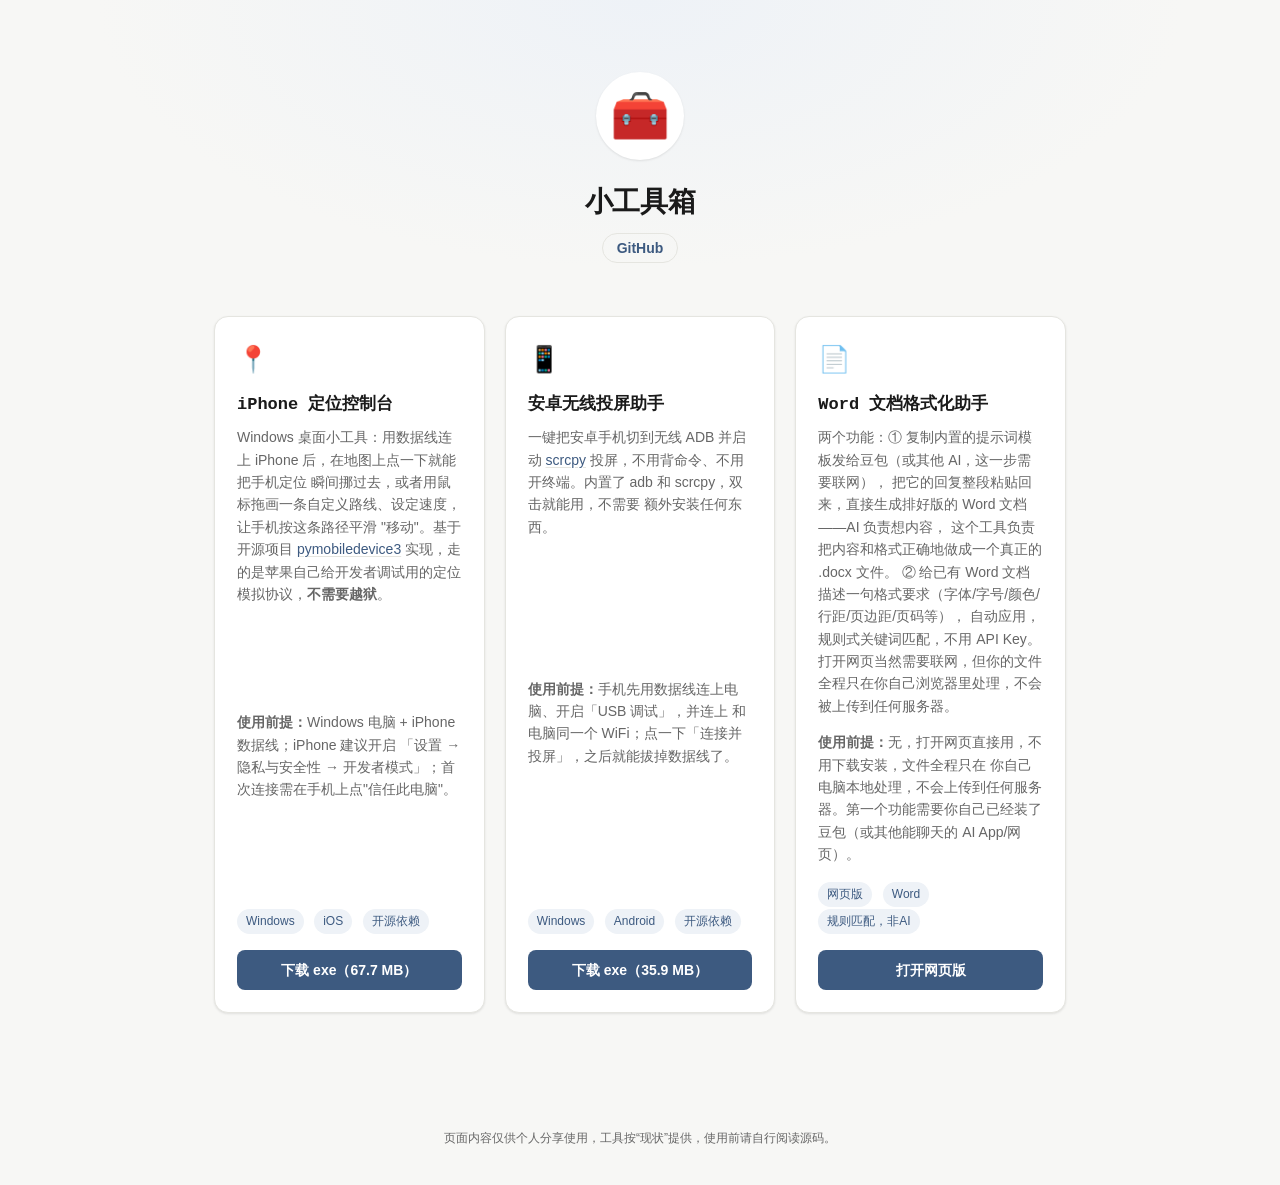
==== index.html @ ec4cb427 "Fix confusing standalone no-internet claim on a web page" ====
<!DOCTYPE html>
<html lang="zh-CN">
<head>
<meta charset="UTF-8">
<meta name="viewport" content="width=device-width, initial-scale=1.0">
<title>Lucius Cheng · 小工具箱</title>
<link rel="icon" href="data:image/svg+xml,<svg xmlns=%22http://www.w3.org/2000/svg%22 viewBox=%220 0 100 100%22><text y=%22.9em%22 font-size=%2290%22>🧰</text></svg>">
<link rel="stylesheet" href="style.css">
</head>
<body>

<header class="hero">
  <div class="hero-inner">
    <div class="avatar" aria-hidden="true">🧰</div>
    <h1>小工具箱</h1>
    <div class="hero-links">
      <a href="https://github.com/luciuscheng-ss" target="_blank" rel="noopener">GitHub</a>
    </div>
  </div>
</header>

<main>
  <section class="tools">

    <article class="card">
      <div class="card-icon">📍</div>
      <h2>iPhone 定位控制台</h2>
      <p class="card-desc">
        Windows 桌面小工具：用数据线连上 iPhone 后，在地图上点一下就能把手机定位
        瞬间挪过去，或者用鼠标拖画一条自定义路线、设定速度，让手机按这条路径平滑
        "移动"。基于开源项目
        <a href="https://github.com/doronz88/pymobiledevice3" target="_blank" rel="noopener">pymobiledevice3</a>
        实现，走的是苹果自己给开发者调试用的定位模拟协议，<strong>不需要越狱</strong>。
      </p>
      <p class="card-desc">
        <strong>使用前提：</strong>Windows 电脑 + iPhone 数据线；iPhone 建议开启
        「设置 → 隐私与安全性 → 开发者模式」；首次连接需在手机上点"信任此电脑"。
      </p>
      <div class="card-meta">
        <span class="tag">Windows</span>
        <span class="tag">iOS</span>
        <span class="tag">开源依赖</span>
      </div>
      <a class="btn" href="downloads/iPhone定位控制台.exe" download>下载 exe（67.7 MB）</a>
    </article>

    <article class="card">
      <div class="card-icon">📱</div>
      <h2>安卓无线投屏助手</h2>
      <p class="card-desc">
        一键把安卓手机切到无线 ADB 并启动
        <a href="https://github.com/Genymobile/scrcpy" target="_blank" rel="noopener">scrcpy</a>
        投屏，不用背命令、不用开终端。内置了 adb 和 scrcpy，双击就能用，不需要
        额外安装任何东西。
      </p>
      <p class="card-desc">
        <strong>使用前提：</strong>手机先用数据线连上电脑、开启「USB 调试」，并连上
        和电脑同一个 WiFi；点一下「连接并投屏」，之后就能拔掉数据线了。
      </p>
      <div class="card-meta">
        <span class="tag">Windows</span>
        <span class="tag">Android</span>
        <span class="tag">开源依赖</span>
      </div>
      <a class="btn" href="downloads/安卓无线投屏助手.exe" download>下载 exe（35.9 MB）</a>
    </article>

    <article class="card">
      <div class="card-icon">📄</div>
      <h2>Word 文档格式化助手</h2>
      <p class="card-desc">
        两个功能：① 复制内置的提示词模板发给豆包（或其他 AI，这一步需要联网），
        把它的回复整段粘贴回来，直接生成排好版的 Word 文档——AI 负责想内容，
        这个工具负责把内容和格式正确地做成一个真正的 .docx 文件。
        ② 给已有 Word 文档描述一句格式要求（字体/字号/颜色/行距/页边距/页码等），
        自动应用，规则式关键词匹配，不用 API Key。打开网页当然需要联网，但你的文件
        全程只在你自己浏览器里处理，不会被上传到任何服务器。
      </p>
      <p class="card-desc">
        <strong>使用前提：</strong>无，打开网页直接用，不用下载安装，文件全程只在
        你自己电脑本地处理，不会上传到任何服务器。第一个功能需要你自己已经装了
        豆包（或其他能聊天的 AI App/网页）。
      </p>
      <div class="card-meta">
        <span class="tag">网页版</span>
        <span class="tag">Word</span>
        <span class="tag">规则匹配，非AI</span>
      </div>
      <a class="btn" href="word-formatter/">打开网页版</a>
    </article>

    <!-- 更多工具卡片按同样的结构往下加 -->

  </section>
</main>

<footer>
  <p>页面内容仅供个人分享使用，工具按“现状”提供，使用前请自行阅读源码。</p>
</footer>

</body>
</html>
---- style.css ----
:root {
  --bg: #f7f7f5;
  --bg-card: #ffffff;
  --text: #1a1a1a;
  --text-muted: #666666;
  --border: #e5e5e0;
  --accent: #3d5a80;
  --accent-bg: #eef2f7;
  --shadow: 0 1px 3px rgba(0,0,0,0.06), 0 1px 2px rgba(0,0,0,0.04);
  --radius: 14px;
}

@media (prefers-color-scheme: dark) {
  :root {
    --bg: #14151a;
    --bg-card: #1d1f26;
    --text: #ececec;
    --text-muted: #9a9a9a;
    --border: #2a2c34;
    --accent: #8fb4d9;
    --accent-bg: #23303f;
    --shadow: 0 1px 3px rgba(0,0,0,0.4), 0 1px 2px rgba(0,0,0,0.3);
  }
}

* { box-sizing: border-box; }

body {
  margin: 0;
  background: var(--bg);
  color: var(--text);
  font-family: -apple-system, BlinkMacSystemFont, "Segoe UI", "PingFang SC",
               "Microsoft YaHei", sans-serif;
  line-height: 1.6;
}

.hero {
  padding: 72px 24px 56px;
  text-align: center;
  background:
    radial-gradient(ellipse at top, var(--accent-bg), transparent 60%);
}

.hero-inner { max-width: 640px; margin: 0 auto; }

.avatar {
  font-size: 48px;
  width: 88px;
  height: 88px;
  line-height: 88px;
  border-radius: 50%;
  background: var(--bg-card);
  box-shadow: var(--shadow);
  margin: 0 auto 20px;
}

.hero h1 {
  font-size: 28px;
  margin: 0 0 10px;
  letter-spacing: -0.01em;
}

.tagline {
  color: var(--text-muted);
  font-size: 15px;
  margin: 0 0 20px;
}

.hero-links a {
  color: var(--accent);
  text-decoration: none;
  font-size: 14px;
  font-weight: 600;
  padding: 6px 14px;
  border: 1px solid var(--border);
  border-radius: 999px;
}

.hero-links a:hover { border-color: var(--accent); }

main {
  max-width: 900px;
  margin: 0 auto;
  padding: 0 24px 80px;
}

.tools {
  display: grid;
  grid-template-columns: repeat(auto-fill, minmax(260px, 1fr));
  gap: 20px;
}

.card {
  background: var(--bg-card);
  border: 1px solid var(--border);
  border-radius: var(--radius);
  padding: 22px;
  box-shadow: var(--shadow);
  display: flex;
  flex-direction: column;
  transition: transform 0.15s ease;
}

.card:hover { transform: translateY(-2px); }

.card-icon { font-size: 26px; margin-bottom: 10px; }

.card h2 {
  font-size: 17px;
  margin: 0 0 8px;
  font-family: ui-monospace, SFMono-Regular, "Cascadia Code", Consolas, monospace;
}

.card-desc {
  font-size: 14px;
  color: var(--text-muted);
  flex-grow: 1;
  margin: 0 0 14px;
}

.card-desc a {
  color: var(--accent);
  text-decoration: underline;
  text-decoration-color: var(--border);
  text-underline-offset: 2px;
}

.card-desc a:hover { text-decoration-color: var(--accent); }

.card-meta { margin-bottom: 16px; }

.tag {
  display: inline-block;
  font-size: 12px;
  color: var(--accent);
  background: var(--accent-bg);
  padding: 3px 9px;
  border-radius: 999px;
  margin-right: 6px;
}

.btn {
  display: inline-block;
  text-align: center;
  text-decoration: none;
  font-size: 14px;
  font-weight: 600;
  color: #fff;
  background: var(--accent);
  padding: 9px 16px;
  border-radius: 8px;
  transition: opacity 0.15s ease;
}

.btn:hover { opacity: 0.85; }

footer {
  text-align: center;
  color: var(--text-muted);
  font-size: 12px;
  padding: 24px;
}
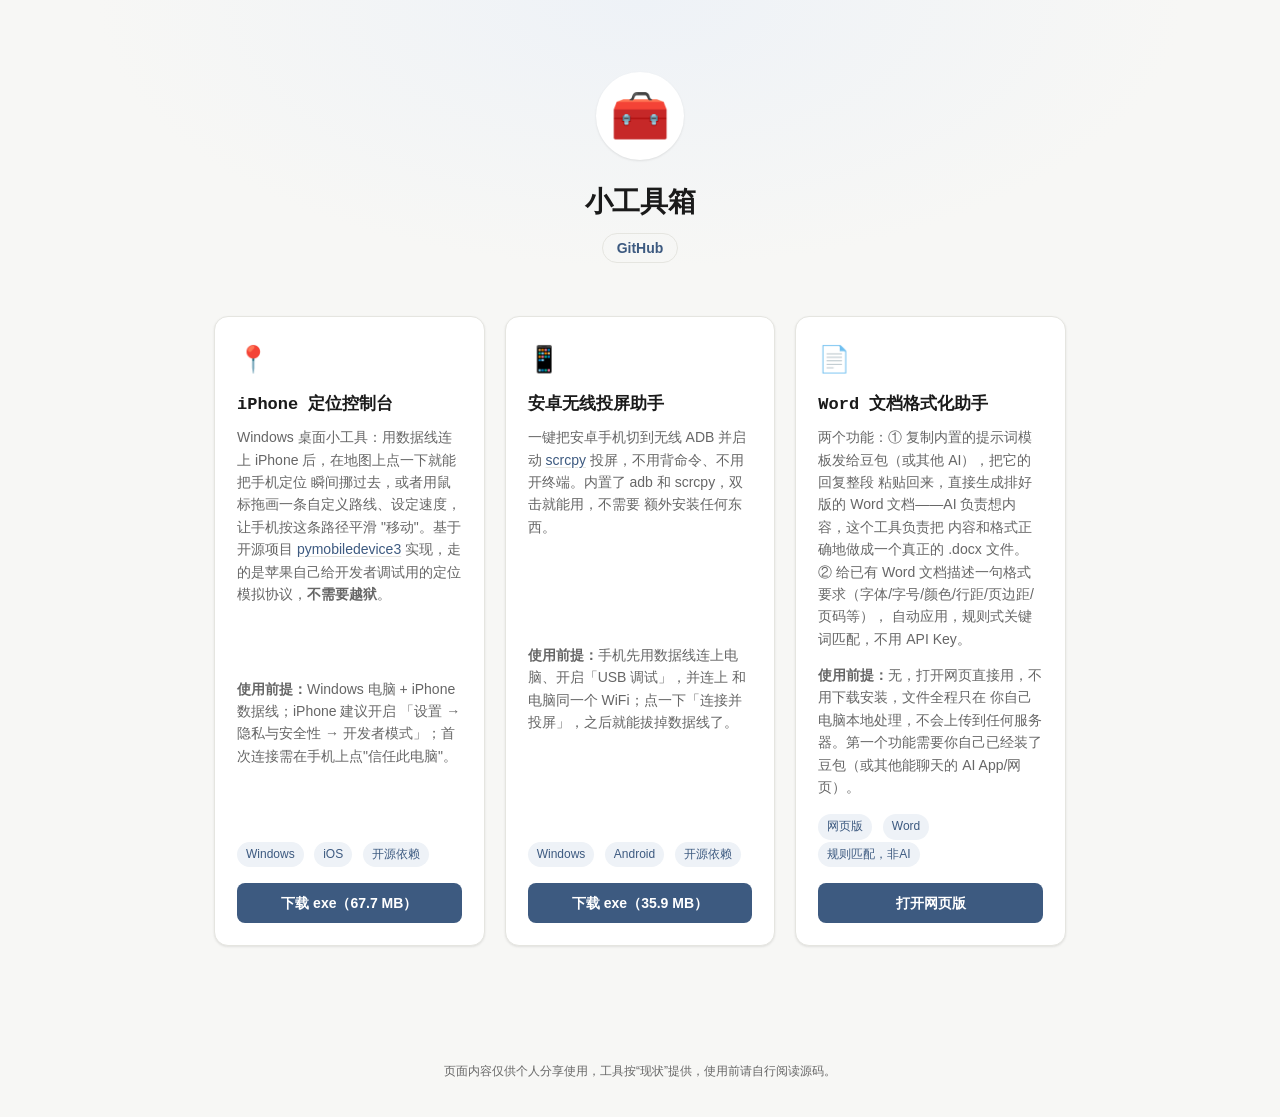
==== commit aa0aec61: "Remove confusing internet-connectivity explanation entirely" ====
--- a/index.html
+++ b/index.html
@@ -69,12 +69,11 @@
       <div class="card-icon">📄</div>
       <h2>Word 文档格式化助手</h2>
       <p class="card-desc">
-        两个功能：① 复制内置的提示词模板发给豆包（或其他 AI，这一步需要联网），
-        把它的回复整段粘贴回来，直接生成排好版的 Word 文档——AI 负责想内容，
-        这个工具负责把内容和格式正确地做成一个真正的 .docx 文件。
+        两个功能：① 复制内置的提示词模板发给豆包（或其他 AI），把它的回复整段
+        粘贴回来，直接生成排好版的 Word 文档——AI 负责想内容，这个工具负责把
+        内容和格式正确地做成一个真正的 .docx 文件。
         ② 给已有 Word 文档描述一句格式要求（字体/字号/颜色/行距/页边距/页码等），
-        自动应用，规则式关键词匹配，不用 API Key。打开网页当然需要联网，但你的文件
-        全程只在你自己浏览器里处理，不会被上传到任何服务器。
+        自动应用，规则式关键词匹配，不用 API Key。
       </p>
       <p class="card-desc">
         <strong>使用前提：</strong>无，打开网页直接用，不用下载安装，文件全程只在
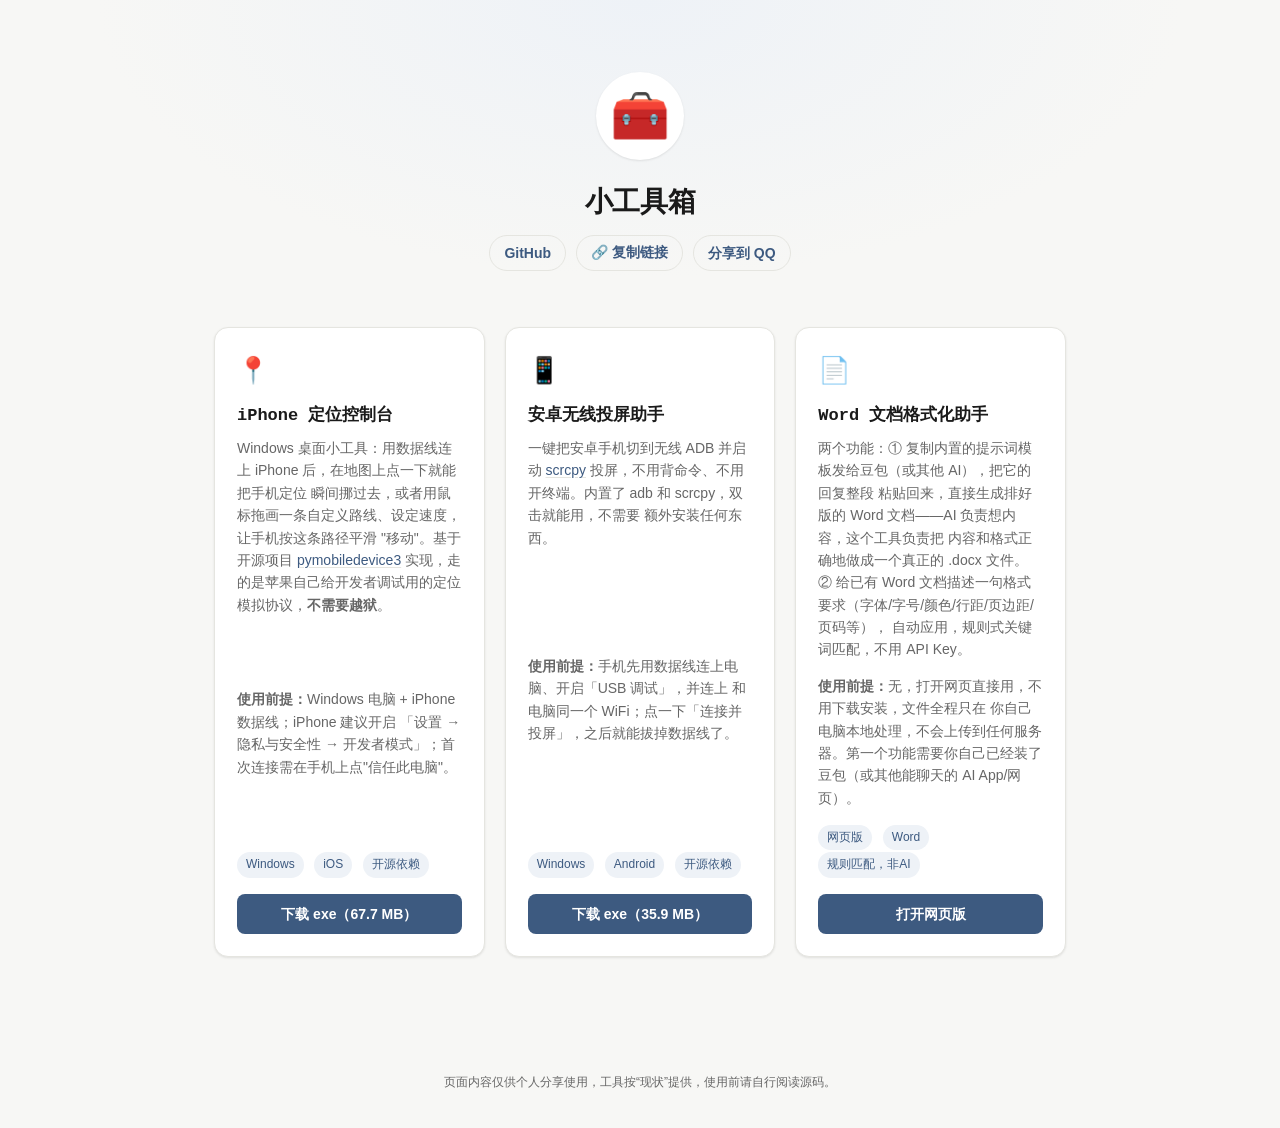
==== commit 64245f82: "Add copy-link and share-to-QQ buttons" ====
--- a/index.html
+++ b/index.html
@@ -15,6 +15,8 @@
     <h1>小工具箱</h1>
     <div class="hero-links">
       <a href="https://github.com/luciuscheng-ss" target="_blank" rel="noopener">GitHub</a>
+      <button id="copyLinkBtn" class="link-btn">🔗 复制链接</button>
+      <a id="qqShareBtn" href="#" target="_blank" rel="noopener">分享到 QQ</a>
     </div>
   </div>
 </header>
@@ -97,5 +99,25 @@
   <p>页面内容仅供个人分享使用，工具按“现状”提供，使用前请自行阅读源码。</p>
 </footer>
 
+<script>
+document.getElementById("copyLinkBtn").addEventListener("click", async () => {
+  try {
+    await navigator.clipboard.writeText(location.href);
+    const btn = document.getElementById("copyLinkBtn");
+    const original = btn.textContent;
+    btn.textContent = "已复制 ✓";
+    setTimeout(() => { btn.textContent = original; }, 1500);
+  } catch (e) {
+    prompt("复制失败，请手动复制这个链接：", location.href);
+  }
+});
+
+const qqShareBtn = document.getElementById("qqShareBtn");
+const pageUrl = encodeURIComponent(location.href);
+const pageTitle = encodeURIComponent(document.title);
+const pageDesc = encodeURIComponent("自己写的一些小工具，分享给你");
+qqShareBtn.href = `https://connect.qq.com/widget/shareqq/index.html?url=${pageUrl}&title=${pageTitle}&source=${pageTitle}&desc=${pageDesc}`;
+</script>
+
 </body>
 </html>
--- a/style.css
+++ b/style.css
@@ -66,7 +66,14 @@
   margin: 0 0 20px;
 }
 
-.hero-links a {
+.hero-links {
+  display: flex;
+  justify-content: center;
+  flex-wrap: wrap;
+  gap: 10px;
+}
+
+.hero-links a, .hero-links .link-btn {
   color: var(--accent);
   text-decoration: none;
   font-size: 14px;
@@ -74,9 +81,12 @@
   padding: 6px 14px;
   border: 1px solid var(--border);
   border-radius: 999px;
+  background: none;
+  cursor: pointer;
+  font-family: inherit;
 }
 
-.hero-links a:hover { border-color: var(--accent); }
+.hero-links a:hover, .hero-links .link-btn:hover { border-color: var(--accent); }
 
 main {
   max-width: 900px;
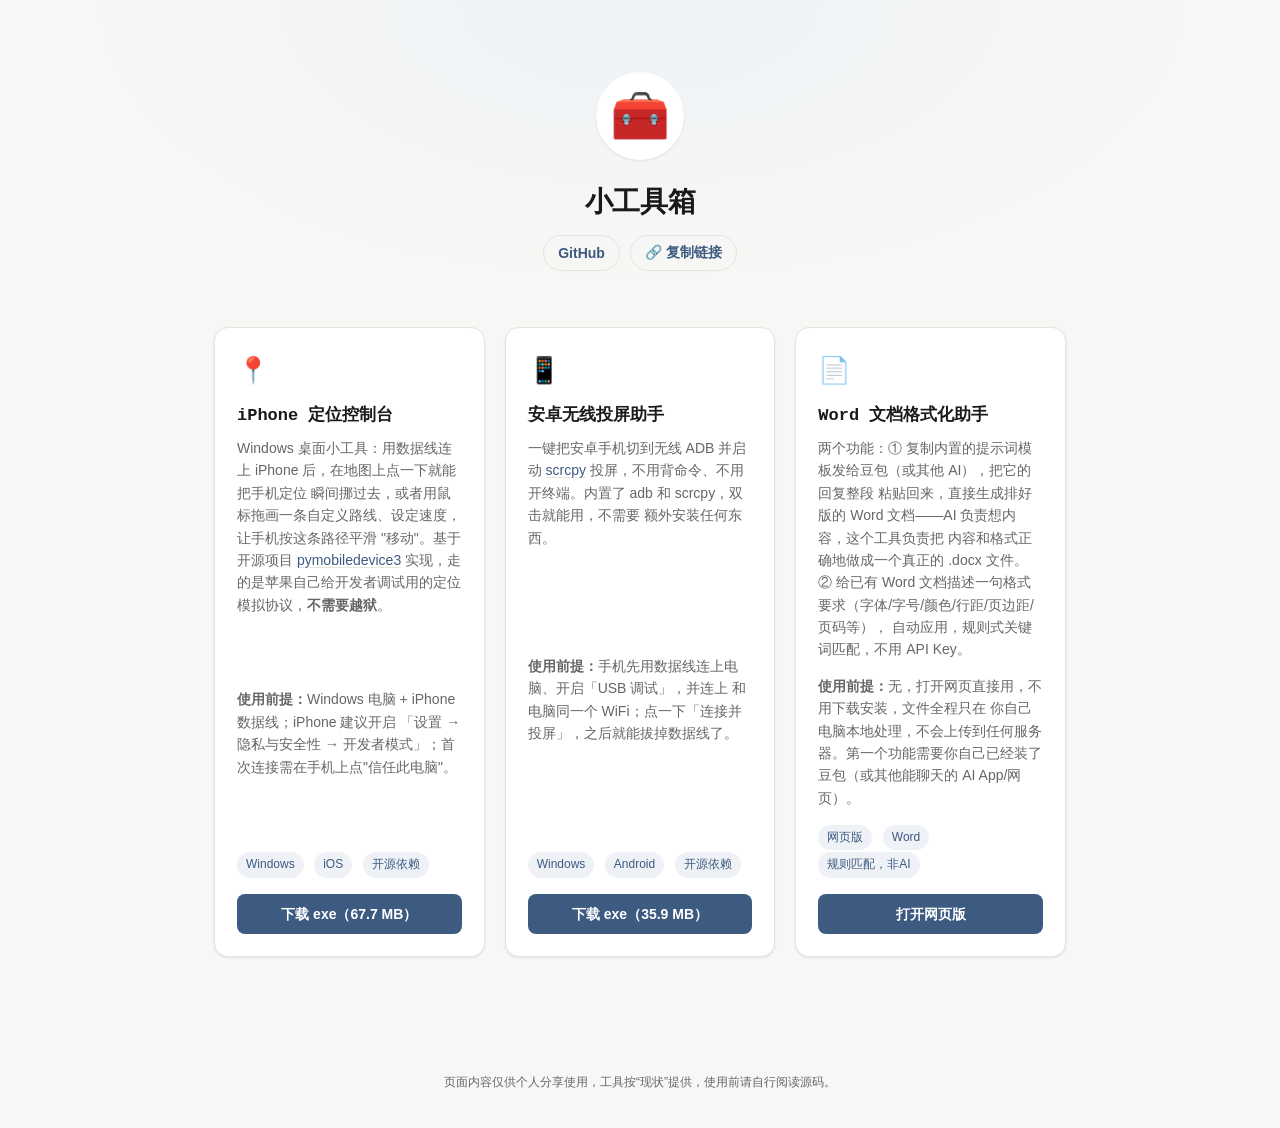
==== commit 1e14eb44: "Remove QQ share button, keep copy-link only" ====
--- a/index.html
+++ b/index.html
@@ -16,7 +16,6 @@
     <div class="hero-links">
       <a href="https://github.com/luciuscheng-ss" target="_blank" rel="noopener">GitHub</a>
       <button id="copyLinkBtn" class="link-btn">🔗 复制链接</button>
-      <a id="qqShareBtn" href="#" target="_blank" rel="noopener">分享到 QQ</a>
     </div>
   </div>
 </header>
@@ -111,12 +110,6 @@
     prompt("复制失败，请手动复制这个链接：", location.href);
   }
 });
-
-const qqShareBtn = document.getElementById("qqShareBtn");
-const pageUrl = encodeURIComponent(location.href);
-const pageTitle = encodeURIComponent(document.title);
-const pageDesc = encodeURIComponent("自己写的一些小工具，分享给你");
-qqShareBtn.href = `https://connect.qq.com/widget/shareqq/index.html?url=${pageUrl}&title=${pageTitle}&source=${pageTitle}&desc=${pageDesc}`;
 </script>
 
 </body>
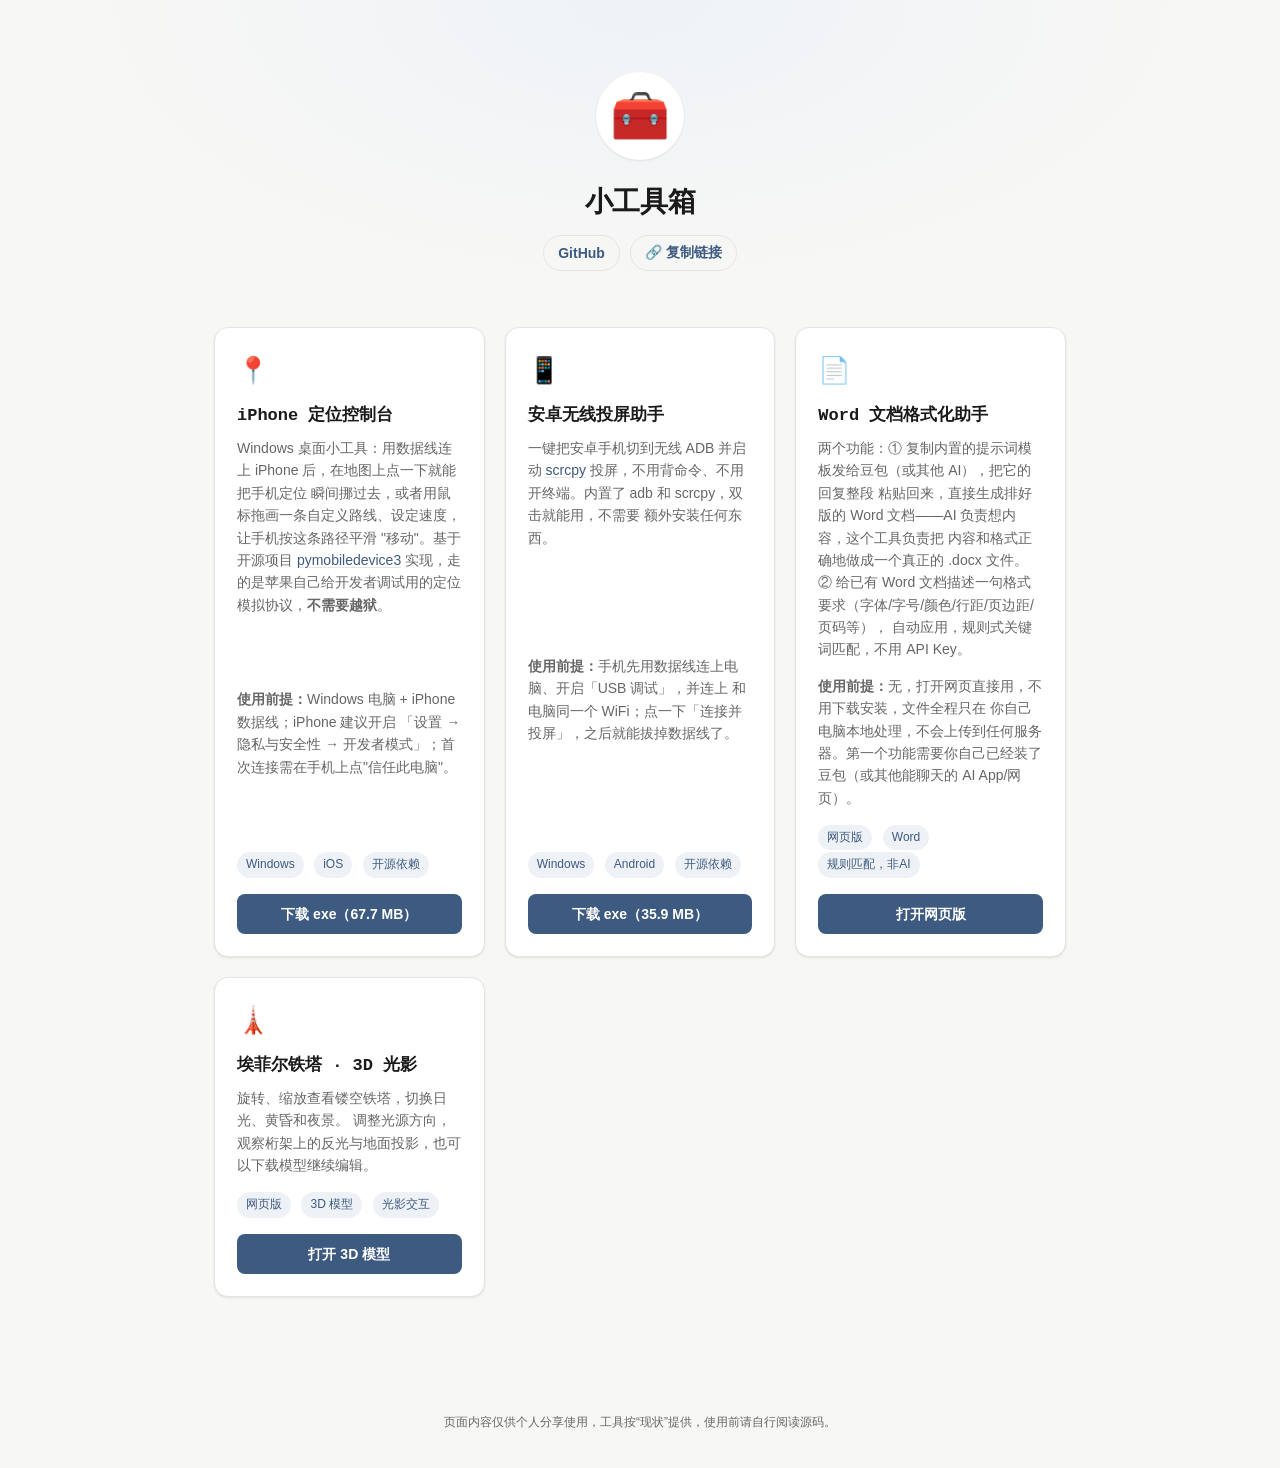
==== commit e10f0948: "Add Eiffel Tower 3D subsite with interactive lighting and shadows" ====
--- a/index.html
+++ b/index.html
@@ -89,6 +89,21 @@
       <a class="btn" href="word-formatter/">打开网页版</a>
     </article>
 
+    <article class="card">
+      <div class="card-icon" aria-hidden="true">🗼</div>
+      <h2>埃菲尔铁塔 · 3D 光影</h2>
+      <p class="card-desc">
+        旋转、缩放查看镂空铁塔，切换日光、黄昏和夜景。
+        调整光源方向，观察桁架上的反光与地面投影，也可以下载模型继续编辑。
+      </p>
+      <div class="card-meta">
+        <span class="tag">网页版</span>
+        <span class="tag">3D 模型</span>
+        <span class="tag">光影交互</span>
+      </div>
+      <a class="btn" href="eiffel-tower/">打开 3D 模型</a>
+    </article>
+
     <!-- 更多工具卡片按同样的结构往下加 -->
 
   </section>
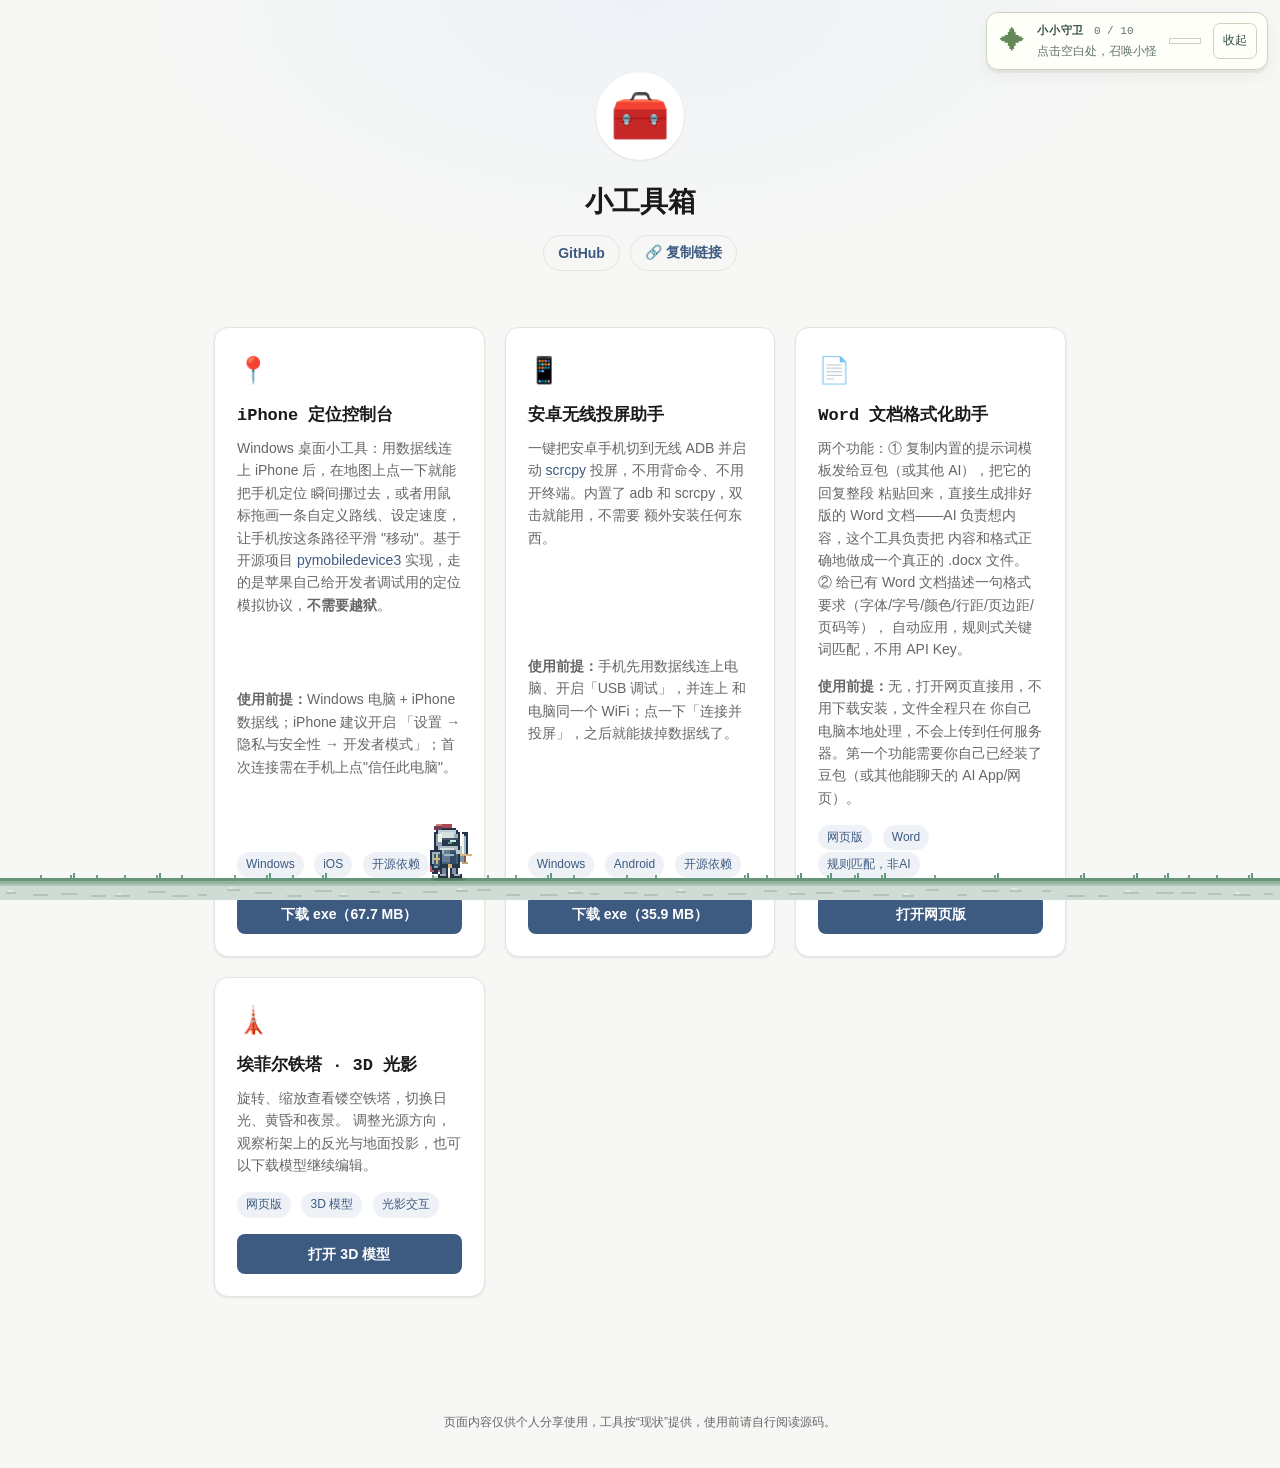
==== commit bf42d0fa: "Add pixel knight companion to toolbox homepage" ====
--- a/index.html
+++ b/index.html
@@ -6,6 +6,8 @@
 <title>Lucius Cheng · 小工具箱</title>
 <link rel="icon" href="data:image/svg+xml,<svg xmlns=%22http://www.w3.org/2000/svg%22 viewBox=%220 0 100 100%22><text y=%22.9em%22 font-size=%2290%22>🧰</text></svg>">
 <link rel="stylesheet" href="style.css">
+<link rel="stylesheet" href="assets/knight-game/game.css">
+<script type="module" src="assets/knight-game/game.mjs"></script>
 </head>
 <body>
 
@@ -113,6 +115,20 @@
   <p>页面内容仅供个人分享使用，工具按“现状”提供，使用前请自行阅读源码。</p>
 </footer>
 
+<aside id="homepage-guard" class="homepage-guard" aria-label="像素小骑士" hidden>
+  <canvas class="guard-canvas" aria-hidden="true"></canvas>
+  <div class="guard-hud">
+    <span class="guard-mark" aria-hidden="true">✦</span>
+    <div class="guard-info">
+      <span class="guard-name">小小守卫 <span class="guard-count">0 / 10</span></span>
+      <span class="guard-hint">点击空白处，召唤小怪</span>
+    </div>
+    <span class="guard-charge" aria-hidden="true"></span>
+    <button class="guard-toggle" type="button" aria-pressed="true" aria-label="关闭像素小游戏">收起</button>
+  </div>
+  <span class="guard-announcement" role="status" aria-live="polite"></span>
+</aside>
+
 <script>
 document.getElementById("copyLinkBtn").addEventListener("click", async () => {
   try {
--- a/assets/knight-game/game.css
+++ b/assets/knight-game/game.css
@@ -0,0 +1,97 @@
+.homepage-guard {
+  --guard-ink: #344c49;
+  --guard-muted: #64756e;
+  --guard-paper: rgba(255, 255, 249, .95);
+  --guard-line: #cbd5be;
+  --guard-accent: #648956;
+  position: fixed;
+  inset: 0;
+  z-index: 40;
+  pointer-events: none;
+  font-family: -apple-system, BlinkMacSystemFont, "Segoe UI", "Microsoft YaHei", sans-serif;
+}
+.homepage-guard[hidden], .homepage-guard[data-suspended="true"] { display: none; }
+.guard-canvas { display: block; width: 100%; height: 100%; image-rendering: pixelated; }
+.guard-hud {
+  position: absolute;
+  left: max(22px, env(safe-area-inset-left));
+  bottom: calc(86px + env(safe-area-inset-bottom));
+  display: flex;
+  align-items: center;
+  gap: 12px;
+  max-width: calc(100% - 32px);
+  padding: 9px 10px 9px 13px;
+  color: var(--guard-ink);
+  background: var(--guard-paper);
+  border: 1px solid var(--guard-line);
+  border-radius: 12px;
+  box-shadow: 0 3px 0 rgba(77, 96, 65, .08), 0 5px 18px rgba(38, 52, 30, .06);
+}
+.guard-mark { color: var(--guard-accent); font-size: 25px; line-height: 1; }
+.guard-info { display: flex; flex-direction: column; gap: 1px; min-width: 0; }
+.guard-name { font-size: 11px; font-weight: 750; letter-spacing: .07em; }
+.guard-count { margin-left: 6px; font-family: ui-monospace, Consolas, monospace; font-weight: 500; color: var(--guard-muted); letter-spacing: 0; }
+.guard-hint { font-size: 12px; line-height: 1.5; color: var(--guard-muted); white-space: nowrap; }
+.guard-charge {
+  width: 32px;
+  height: 6px;
+  border: 1px solid var(--guard-line);
+  background: linear-gradient(to right, var(--guard-accent) var(--charge, 0%), transparent var(--charge, 0%));
+}
+.guard-toggle {
+  pointer-events: auto;
+  flex-shrink: 0;
+  min-width: 44px;
+  min-height: 36px;
+  padding: 6px 9px;
+  border: 1px solid var(--guard-line);
+  border-radius: 7px;
+  color: var(--guard-ink);
+  background: transparent;
+  font: inherit;
+  font-size: 12px;
+  cursor: pointer;
+  touch-action: manipulation;
+}
+.guard-toggle:hover { background: color-mix(in srgb, var(--guard-accent) 12%, transparent); }
+.guard-toggle:focus-visible { outline: 3px solid var(--accent); outline-offset: 3px; }
+.homepage-guard[data-cooling="true"] { --guard-accent: #b88236; }
+.homepage-guard[data-enabled="false"] .guard-canvas,
+.homepage-guard[data-enabled="false"] .guard-info,
+.homepage-guard[data-enabled="false"] .guard-charge { display: none; }
+.homepage-guard[data-enabled="false"] .guard-hud { bottom: calc(16px + env(safe-area-inset-bottom)); padding: 4px 5px 4px 10px; gap: 7px; }
+.homepage-guard[data-enabled="false"] .guard-mark { font-size: 19px; }
+.guard-announcement {
+  position: absolute;
+  width: 1px;
+  height: 1px;
+  padding: 0;
+  margin: -1px;
+  overflow: hidden;
+  clip-path: inset(50%);
+  white-space: nowrap;
+}
+/* Keep the large hint out of the cards when there is no wide side gutter. */
+@media (max-width: 1399px) {
+  .homepage-guard[data-enabled="true"] .guard-hud {
+    top: max(12px, env(safe-area-inset-top));
+    right: max(12px, env(safe-area-inset-right));
+    bottom: auto;
+    left: auto;
+  }
+}
+@media (max-width: 480px) {
+  .guard-hud { left: max(12px, env(safe-area-inset-left)); gap: 8px; padding-left: 10px; }
+  .guard-charge { display: none; }
+  .guard-toggle { min-height: 40px; }
+}
+@media (prefers-color-scheme: dark) {
+  .homepage-guard {
+    --guard-ink: #dbe4ce;
+    --guard-muted: #b0bea4;
+    --guard-paper: rgba(29, 35, 31, .96);
+    --guard-line: #485240;
+    --guard-accent: #a1c17d;
+  }
+  .homepage-guard[data-cooling="true"] { --guard-accent: #e4b767; }
+}
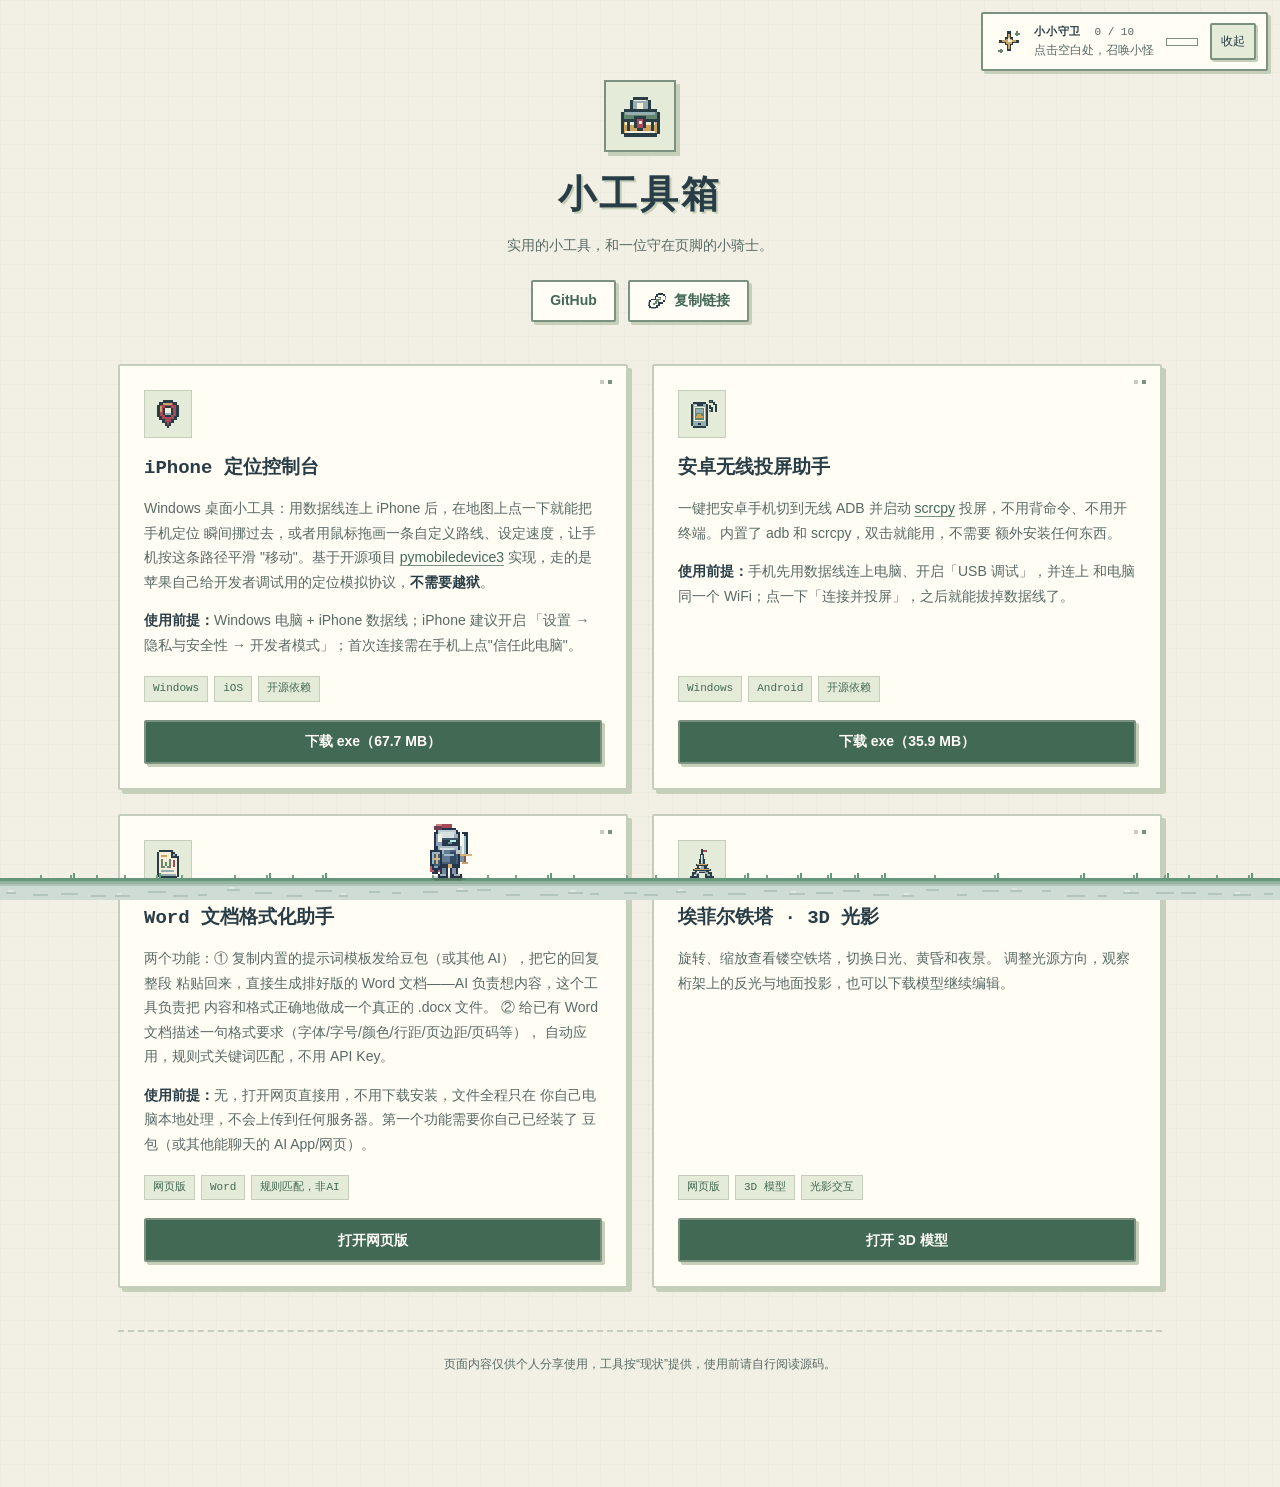
==== commit 89844358: "Unify homepage and knight game with pixel styling" ====
--- a/index.html
+++ b/index.html
@@ -4,7 +4,9 @@
 <meta charset="UTF-8">
 <meta name="viewport" content="width=device-width, initial-scale=1.0">
 <title>Lucius Cheng · 小工具箱</title>
-<link rel="icon" href="data:image/svg+xml,<svg xmlns=%22http://www.w3.org/2000/svg%22 viewBox=%220 0 100 100%22><text y=%22.9em%22 font-size=%2290%22>🧰</text></svg>">
+<meta name="theme-color" content="#f2f0e5" media="(prefers-color-scheme: light)">
+<meta name="theme-color" content="#192329" media="(prefers-color-scheme: dark)">
+<link rel="icon" type="image/svg+xml" href="assets/site/favicon.svg">
 <link rel="stylesheet" href="style.css">
 <link rel="stylesheet" href="assets/knight-game/game.css">
 <script type="module" src="assets/knight-game/game.mjs"></script>
@@ -13,11 +15,12 @@
 
 <header class="hero">
   <div class="hero-inner">
-    <div class="avatar" aria-hidden="true">🧰</div>
+    <div class="avatar" aria-hidden="true"><svg class="pixel-icon" focusable="false"><use href="assets/site/pixel-icons.svg#toolbox"></use></svg></div>
     <h1>小工具箱</h1>
+    <p class="tagline">实用的小工具，和一位守在页脚的小骑士。</p>
     <div class="hero-links">
       <a href="https://github.com/luciuscheng-ss" target="_blank" rel="noopener">GitHub</a>
-      <button id="copyLinkBtn" class="link-btn">🔗 复制链接</button>
+      <button id="copyLinkBtn" class="link-btn" type="button"><svg class="pixel-icon" aria-hidden="true" focusable="false"><use href="assets/site/pixel-icons.svg#link"></use></svg><span data-copy-label>复制链接</span></button>
     </div>
   </div>
 </header>
@@ -26,7 +29,7 @@
   <section class="tools">
 
     <article class="card">
-      <div class="card-icon">📍</div>
+      <div class="card-icon" aria-hidden="true"><svg class="pixel-icon" focusable="false"><use href="assets/site/pixel-icons.svg#pin"></use></svg></div>
       <h2>iPhone 定位控制台</h2>
       <p class="card-desc">
         Windows 桌面小工具：用数据线连上 iPhone 后，在地图上点一下就能把手机定位
@@ -48,7 +51,7 @@
     </article>
 
     <article class="card">
-      <div class="card-icon">📱</div>
+      <div class="card-icon" aria-hidden="true"><svg class="pixel-icon" focusable="false"><use href="assets/site/pixel-icons.svg#phone"></use></svg></div>
       <h2>安卓无线投屏助手</h2>
       <p class="card-desc">
         一键把安卓手机切到无线 ADB 并启动
@@ -69,7 +72,7 @@
     </article>
 
     <article class="card">
-      <div class="card-icon">📄</div>
+      <div class="card-icon" aria-hidden="true"><svg class="pixel-icon" focusable="false"><use href="assets/site/pixel-icons.svg#document"></use></svg></div>
       <h2>Word 文档格式化助手</h2>
       <p class="card-desc">
         两个功能：① 复制内置的提示词模板发给豆包（或其他 AI），把它的回复整段
@@ -92,7 +95,7 @@
     </article>
 
     <article class="card">
-      <div class="card-icon" aria-hidden="true">🗼</div>
+      <div class="card-icon" aria-hidden="true"><svg class="pixel-icon" focusable="false"><use href="assets/site/pixel-icons.svg#tower"></use></svg></div>
       <h2>埃菲尔铁塔 · 3D 光影</h2>
       <p class="card-desc">
         旋转、缩放查看镂空铁塔，切换日光、黄昏和夜景。
@@ -118,7 +121,7 @@
 <aside id="homepage-guard" class="homepage-guard" aria-label="像素小骑士" hidden>
   <canvas class="guard-canvas" aria-hidden="true"></canvas>
   <div class="guard-hud">
-    <span class="guard-mark" aria-hidden="true">✦</span>
+    <span class="guard-mark" aria-hidden="true"><svg class="pixel-icon" focusable="false"><use href="assets/site/pixel-icons.svg#spark"></use></svg></span>
     <div class="guard-info">
       <span class="guard-name">小小守卫 <span class="guard-count">0 / 10</span></span>
       <span class="guard-hint">点击空白处，召唤小怪</span>
@@ -130,13 +133,14 @@
 </aside>
 
 <script>
+let copyResetTimer;
 document.getElementById("copyLinkBtn").addEventListener("click", async () => {
   try {
     await navigator.clipboard.writeText(location.href);
-    const btn = document.getElementById("copyLinkBtn");
-    const original = btn.textContent;
-    btn.textContent = "已复制 ✓";
-    setTimeout(() => { btn.textContent = original; }, 1500);
+    const label = document.querySelector("[data-copy-label]");
+    clearTimeout(copyResetTimer);
+    label.textContent = "已复制";
+    copyResetTimer = setTimeout(() => { label.textContent = "复制链接"; }, 1500);
   } catch (e) {
     prompt("复制失败，请手动复制这个链接：", location.href);
   }
--- a/style.css
+++ b/style.css
@@ -1,172 +1,139 @@
 :root {
-  --bg: #f7f7f5;
-  --bg-card: #ffffff;
-  --text: #1a1a1a;
-  --text-muted: #666666;
-  --border: #e5e5e0;
-  --accent: #3d5a80;
-  --accent-bg: #eef2f7;
-  --shadow: 0 1px 3px rgba(0,0,0,0.06), 0 1px 2px rgba(0,0,0,0.04);
-  --radius: 14px;
+  color-scheme: light;
+  --bg: #f2f0e5;
+  --bg-card: #fffdf4;
+  --text: #293d46;
+  --text-muted: #586a65;
+  --border: #c5cebc;
+  --border-strong: #7b9280;
+  --accent: #426953;
+  --accent-bg: #e4ebd9;
+  --button-bg: #426953;
+  --button-text: #fffdf4;
+  --gold: #9b6a26;
+  --shadow-color: #c6cfb9;
+  --grid-color: rgba(83, 110, 84, .035);
+  --radius: 2px;
+  --font-ui: -apple-system, BlinkMacSystemFont, "Segoe UI", "PingFang SC", "Microsoft YaHei", sans-serif;
+  --font-display: ui-monospace, "Cascadia Mono", Consolas, "Microsoft YaHei", monospace;
 }
-
 @media (prefers-color-scheme: dark) {
   :root {
-    --bg: #14151a;
-    --bg-card: #1d1f26;
-    --text: #ececec;
-    --text-muted: #9a9a9a;
-    --border: #2a2c34;
-    --accent: #8fb4d9;
-    --accent-bg: #23303f;
-    --shadow: 0 1px 3px rgba(0,0,0,0.4), 0 1px 2px rgba(0,0,0,0.3);
+    color-scheme: dark;
+    --bg: #192329;
+    --bg-card: #243237;
+    --text: #eeeeda;
+    --text-muted: #bcc7b9;
+    --border: #455c59;
+    --border-strong: #7d9c88;
+    --accent: #acd1ac;
+    --accent-bg: #304b40;
+    --button-bg: #a1c69e;
+    --button-text: #1a3029;
+    --gold: #e4bd7b;
+    --shadow-color: #101a20;
+    --grid-color: rgba(164, 190, 164, .035);
   }
 }
-
 * { box-sizing: border-box; }
-
 body {
   margin: 0;
-  background: var(--bg);
   color: var(--text);
-  font-family: -apple-system, BlinkMacSystemFont, "Segoe UI", "PingFang SC",
-               "Microsoft YaHei", sans-serif;
-  line-height: 1.6;
+  background-color: var(--bg);
+  background-image: linear-gradient(var(--grid-color) 1px, transparent 1px), linear-gradient(90deg, var(--grid-color) 1px, transparent 1px);
+  background-size: 24px 24px;
+  font-family: var(--font-ui);
+  line-height: 1.75;
 }
-
-.hero {
-  padding: 72px 24px 56px;
-  text-align: center;
-  background:
-    radial-gradient(ellipse at top, var(--accent-bg), transparent 60%);
+::selection { color: var(--button-text); background: var(--button-bg); }
+a { color: var(--accent); }
+a:focus-visible, button:focus-visible { outline: 3px solid var(--accent); outline-offset: 5px; }
+.hero { padding: 80px 24px 42px; text-align: center; }
+.hero-inner { max-width: 720px; margin: 0 auto; }
+.avatar {
+  display: grid;
+  place-items: center;
+  width: 72px;
+  height: 72px;
+  margin: 0 auto 20px;
+  background: var(--accent-bg);
+  border: 2px solid var(--border-strong);
+  box-shadow: 4px 4px 0 var(--shadow-color);
 }
-
-.hero-inner { max-width: 640px; margin: 0 auto; }
-
-.avatar {
-  font-size: 48px;
-  width: 88px;
-  height: 88px;
-  line-height: 88px;
-  border-radius: 50%;
-  background: var(--bg-card);
-  box-shadow: var(--shadow);
-  margin: 0 auto 20px;
+.pixel-icon { display: block; width: 32px; height: 32px; image-rendering: pixelated; shape-rendering: crispEdges; }
+.avatar .pixel-icon { width: 48px; height: 48px; }
+.hero h1 {
+  margin: 0 0 12px;
+  font-family: var(--font-display);
+  font-size: clamp(30px, 4vw, 38px);
+  font-weight: 800;
+  line-height: 1.3;
+  letter-spacing: .08em;
+  text-shadow: 2px 2px 0 var(--shadow-color);
 }
-
-.hero h1 {
-  font-size: 28px;
-  margin: 0 0 10px;
-  letter-spacing: -0.01em;
+.tagline { margin: 0 0 22px; color: var(--text-muted); font-size: 14px; }
+.hero-links { display: flex; justify-content: center; flex-wrap: wrap; gap: 12px; }
+.hero-links a, .hero-links .link-btn, .btn {
+  display: inline-flex;
+  justify-content: center;
+  align-items: center;
+  gap: 7px;
+  min-height: 42px;
+  padding: 7px 17px;
+  border: 2px solid var(--border-strong);
+  border-radius: var(--radius);
+  box-shadow: 3px 3px 0 var(--shadow-color);
+  font-family: var(--font-ui);
+  font-size: 14px;
+  font-weight: 650;
+  line-height: 1.5;
+  text-decoration: none;
+  cursor: pointer;
+  touch-action: manipulation;
+  transition: transform 90ms steps(2, end), box-shadow 90ms steps(2, end), background-color 90ms;
 }
-
-.tagline {
-  color: var(--text-muted);
-  font-size: 15px;
-  margin: 0 0 20px;
-}
-
-.hero-links {
-  display: flex;
-  justify-content: center;
-  flex-wrap: wrap;
-  gap: 10px;
-}
-
-.hero-links a, .hero-links .link-btn {
-  color: var(--accent);
-  text-decoration: none;
-  font-size: 14px;
-  font-weight: 600;
-  padding: 6px 14px;
-  border: 1px solid var(--border);
-  border-radius: 999px;
-  background: none;
-  cursor: pointer;
-  font-family: inherit;
-}
-
-.hero-links a:hover, .hero-links .link-btn:hover { border-color: var(--accent); }
-
-main {
-  max-width: 900px;
-  margin: 0 auto;
-  padding: 0 24px 80px;
-}
-
-.tools {
-  display: grid;
-  grid-template-columns: repeat(auto-fill, minmax(260px, 1fr));
-  gap: 20px;
-}
-
+.hero-links a, .hero-links .link-btn { color: var(--accent); background: var(--bg-card); }
+.hero-links .pixel-icon { width: 20px; height: 20px; }
+.hero-links a:hover, .hero-links .link-btn:hover { background: var(--accent-bg); }
+.hero-links a:active, .hero-links .link-btn:active, .btn:active { transform: translate(3px, 3px); box-shadow: 0 0 0 var(--shadow-color); }
+main { max-width: 1100px; margin: 0 auto; padding: 0 28px 42px; }
+.tools { display: grid; grid-template-columns: repeat(2, minmax(0, 1fr)); gap: 24px; }
 .card {
-  background: var(--bg-card);
-  border: 1px solid var(--border);
-  border-radius: var(--radius);
-  padding: 22px;
-  box-shadow: var(--shadow);
+  position: relative;
   display: flex;
   flex-direction: column;
-  transition: transform 0.15s ease;
+  min-width: 0;
+  padding: 24px;
+  background: var(--bg-card);
+  border: 2px solid var(--border);
+  border-radius: var(--radius);
+  box-shadow: 4px 4px 0 var(--shadow-color);
 }
-
-.card:hover { transform: translateY(-2px); }
-
-.card-icon { font-size: 26px; margin-bottom: 10px; }
-
-.card h2 {
-  font-size: 17px;
-  margin: 0 0 8px;
-  font-family: ui-monospace, SFMono-Regular, "Cascadia Code", Consolas, monospace;
+.card::after { content: ""; position: absolute; top: 14px; right: 14px; width: 4px; height: 4px; background: var(--border-strong); box-shadow: -8px 0 0 var(--border); }
+.card-icon { display: grid; place-items: center; width: 48px; height: 48px; margin-bottom: 16px; background: var(--accent-bg); border: 1px solid var(--border); }
+.card h2 { margin: 0 0 14px; font: 700 19px/1.5 var(--font-display); }
+.card-desc { margin: 0 0 14px; color: var(--text-muted); font-size: 14px; overflow-wrap: anywhere; }
+.card-desc strong { color: var(--text); font-weight: 650; }
+.card-desc a { text-decoration: underline; text-decoration-color: var(--border-strong); text-underline-offset: 3px; }
+.card-desc a:hover { text-decoration-color: var(--accent); }
+.card-meta { display: flex; flex-wrap: wrap; gap: 6px; margin: auto 0 18px; padding-top: 5px; }
+.tag { display: inline-block; padding: 2px 8px; color: var(--accent); background: var(--accent-bg); border: 1px solid var(--border); font-size: 11px; font-family: var(--font-display); }
+.btn { min-height: 44px; color: var(--button-text); background: var(--button-bg); border-color: var(--border-strong); }
+.btn:hover { background: color-mix(in srgb, var(--button-bg) 88%, var(--text)); }
+footer { max-width: 1044px; margin: 0 auto; padding: 22px 24px 112px; color: var(--text-muted); border-top: 2px dashed var(--border); font-size: 12px; text-align: center; }
+footer p { margin: 0; }
+@media (max-width: 720px) {
+  .hero { padding: 90px 22px 32px; }
+  .hero h1 { font-size: 30px; }
+  .tagline { font-size: 13px; }
+  main { padding: 0 20px 32px; }
+  .tools { grid-template-columns: minmax(0, 1fr); gap: 22px; }
+  .card { padding: 20px; }
+  .card h2 { font-size: 18px; }
+  .hero-links a, .hero-links .link-btn { min-height: 44px; }
+  footer { margin: 0 20px; padding-inline: 8px; }
 }
-
-.card-desc {
-  font-size: 14px;
-  color: var(--text-muted);
-  flex-grow: 1;
-  margin: 0 0 14px;
+@media (prefers-reduced-motion: reduce) {
+  .hero-links a, .hero-links .link-btn, .btn { transition: none; }
+  .hero-links a:active, .hero-links .link-btn:active, .btn:active { transform: none; }
 }
-
-.card-desc a {
-  color: var(--accent);
-  text-decoration: underline;
-  text-decoration-color: var(--border);
-  text-underline-offset: 2px;
-}
-
-.card-desc a:hover { text-decoration-color: var(--accent); }
-
-.card-meta { margin-bottom: 16px; }
-
-.tag {
-  display: inline-block;
-  font-size: 12px;
-  color: var(--accent);
-  background: var(--accent-bg);
-  padding: 3px 9px;
-  border-radius: 999px;
-  margin-right: 6px;
-}
-
-.btn {
-  display: inline-block;
-  text-align: center;
-  text-decoration: none;
-  font-size: 14px;
-  font-weight: 600;
-  color: #fff;
-  background: var(--accent);
-  padding: 9px 16px;
-  border-radius: 8px;
-  transition: opacity 0.15s ease;
-}
-
-.btn:hover { opacity: 0.85; }
-
-footer {
-  text-align: center;
-  color: var(--text-muted);
-  font-size: 12px;
-  padding: 24px;
-}
--- a/assets/knight-game/game.css
+++ b/assets/knight-game/game.css
@@ -1,14 +1,14 @@
 .homepage-guard {
-  --guard-ink: #344c49;
-  --guard-muted: #64756e;
-  --guard-paper: rgba(255, 255, 249, .95);
-  --guard-line: #cbd5be;
-  --guard-accent: #648956;
+  --guard-ink: var(--text);
+  --guard-muted: var(--text-muted);
+  --guard-paper: var(--bg-card);
+  --guard-line: var(--border-strong);
+  --guard-accent: var(--accent);
   position: fixed;
   inset: 0;
   z-index: 40;
   pointer-events: none;
-  font-family: -apple-system, BlinkMacSystemFont, "Segoe UI", "Microsoft YaHei", sans-serif;
+  font-family: var(--font-ui);
 }
 .homepage-guard[hidden], .homepage-guard[data-suspended="true"] { display: none; }
 .guard-canvas { display: block; width: 100%; height: 100%; image-rendering: pixelated; }
@@ -23,20 +23,21 @@
   padding: 9px 10px 9px 13px;
   color: var(--guard-ink);
   background: var(--guard-paper);
-  border: 1px solid var(--guard-line);
-  border-radius: 12px;
-  box-shadow: 0 3px 0 rgba(77, 96, 65, .08), 0 5px 18px rgba(38, 52, 30, .06);
+  border: 2px solid var(--guard-line);
+  border-radius: var(--radius);
+  box-shadow: 3px 3px 0 var(--shadow-color);
 }
-.guard-mark { color: var(--guard-accent); font-size: 25px; line-height: 1; }
+.guard-mark { display: block; color: var(--guard-accent); line-height: 1; }
+.guard-mark .pixel-icon { width: 26px; height: 26px; }
 .guard-info { display: flex; flex-direction: column; gap: 1px; min-width: 0; }
-.guard-name { font-size: 11px; font-weight: 750; letter-spacing: .07em; }
+.guard-name { font: 700 11px/1.5 var(--font-display); letter-spacing: .07em; }
 .guard-count { margin-left: 6px; font-family: ui-monospace, Consolas, monospace; font-weight: 500; color: var(--guard-muted); letter-spacing: 0; }
 .guard-hint { font-size: 12px; line-height: 1.5; color: var(--guard-muted); white-space: nowrap; }
 .guard-charge {
   width: 32px;
-  height: 6px;
+  height: 8px;
   border: 1px solid var(--guard-line);
-  background: linear-gradient(to right, var(--guard-accent) var(--charge, 0%), transparent var(--charge, 0%));
+  background: repeating-linear-gradient(to right, transparent 0 4px, var(--guard-paper) 4px 6px), linear-gradient(to right, var(--guard-accent) var(--charge, 0%), transparent var(--charge, 0%));
 }
 .guard-toggle {
   pointer-events: auto;
@@ -44,23 +45,25 @@
   min-width: 44px;
   min-height: 36px;
   padding: 6px 9px;
-  border: 1px solid var(--guard-line);
-  border-radius: 7px;
+  border: 2px solid var(--guard-line);
+  border-radius: var(--radius);
   color: var(--guard-ink);
-  background: transparent;
+  background: var(--accent-bg);
+  box-shadow: 2px 2px 0 var(--shadow-color);
   font: inherit;
   font-size: 12px;
   cursor: pointer;
   touch-action: manipulation;
 }
 .guard-toggle:hover { background: color-mix(in srgb, var(--guard-accent) 12%, transparent); }
+.guard-toggle:active { transform: translate(2px, 2px); box-shadow: none; }
 .guard-toggle:focus-visible { outline: 3px solid var(--accent); outline-offset: 3px; }
-.homepage-guard[data-cooling="true"] { --guard-accent: #b88236; }
+.homepage-guard[data-cooling="true"] { --guard-accent: var(--gold); }
 .homepage-guard[data-enabled="false"] .guard-canvas,
 .homepage-guard[data-enabled="false"] .guard-info,
 .homepage-guard[data-enabled="false"] .guard-charge { display: none; }
 .homepage-guard[data-enabled="false"] .guard-hud { bottom: calc(16px + env(safe-area-inset-bottom)); padding: 4px 5px 4px 10px; gap: 7px; }
-.homepage-guard[data-enabled="false"] .guard-mark { font-size: 19px; }
+.homepage-guard[data-enabled="false"] .guard-mark .pixel-icon { width: 20px; height: 20px; }
 .guard-announcement {
   position: absolute;
   width: 1px;
@@ -72,7 +75,7 @@
   white-space: nowrap;
 }
 /* Keep the large hint out of the cards when there is no wide side gutter. */
-@media (max-width: 1399px) {
+@media (max-width: 1679px) {
   .homepage-guard[data-enabled="true"] .guard-hud {
     top: max(12px, env(safe-area-inset-top));
     right: max(12px, env(safe-area-inset-right));
@@ -85,13 +88,6 @@
   .guard-charge { display: none; }
   .guard-toggle { min-height: 40px; }
 }
-@media (prefers-color-scheme: dark) {
-  .homepage-guard {
-    --guard-ink: #dbe4ce;
-    --guard-muted: #b0bea4;
-    --guard-paper: rgba(29, 35, 31, .96);
-    --guard-line: #485240;
-    --guard-accent: #a1c17d;
-  }
-  .homepage-guard[data-cooling="true"] { --guard-accent: #e4b767; }
+@media (prefers-reduced-motion: reduce) {
+  .guard-toggle:active { transform: none; }
 }
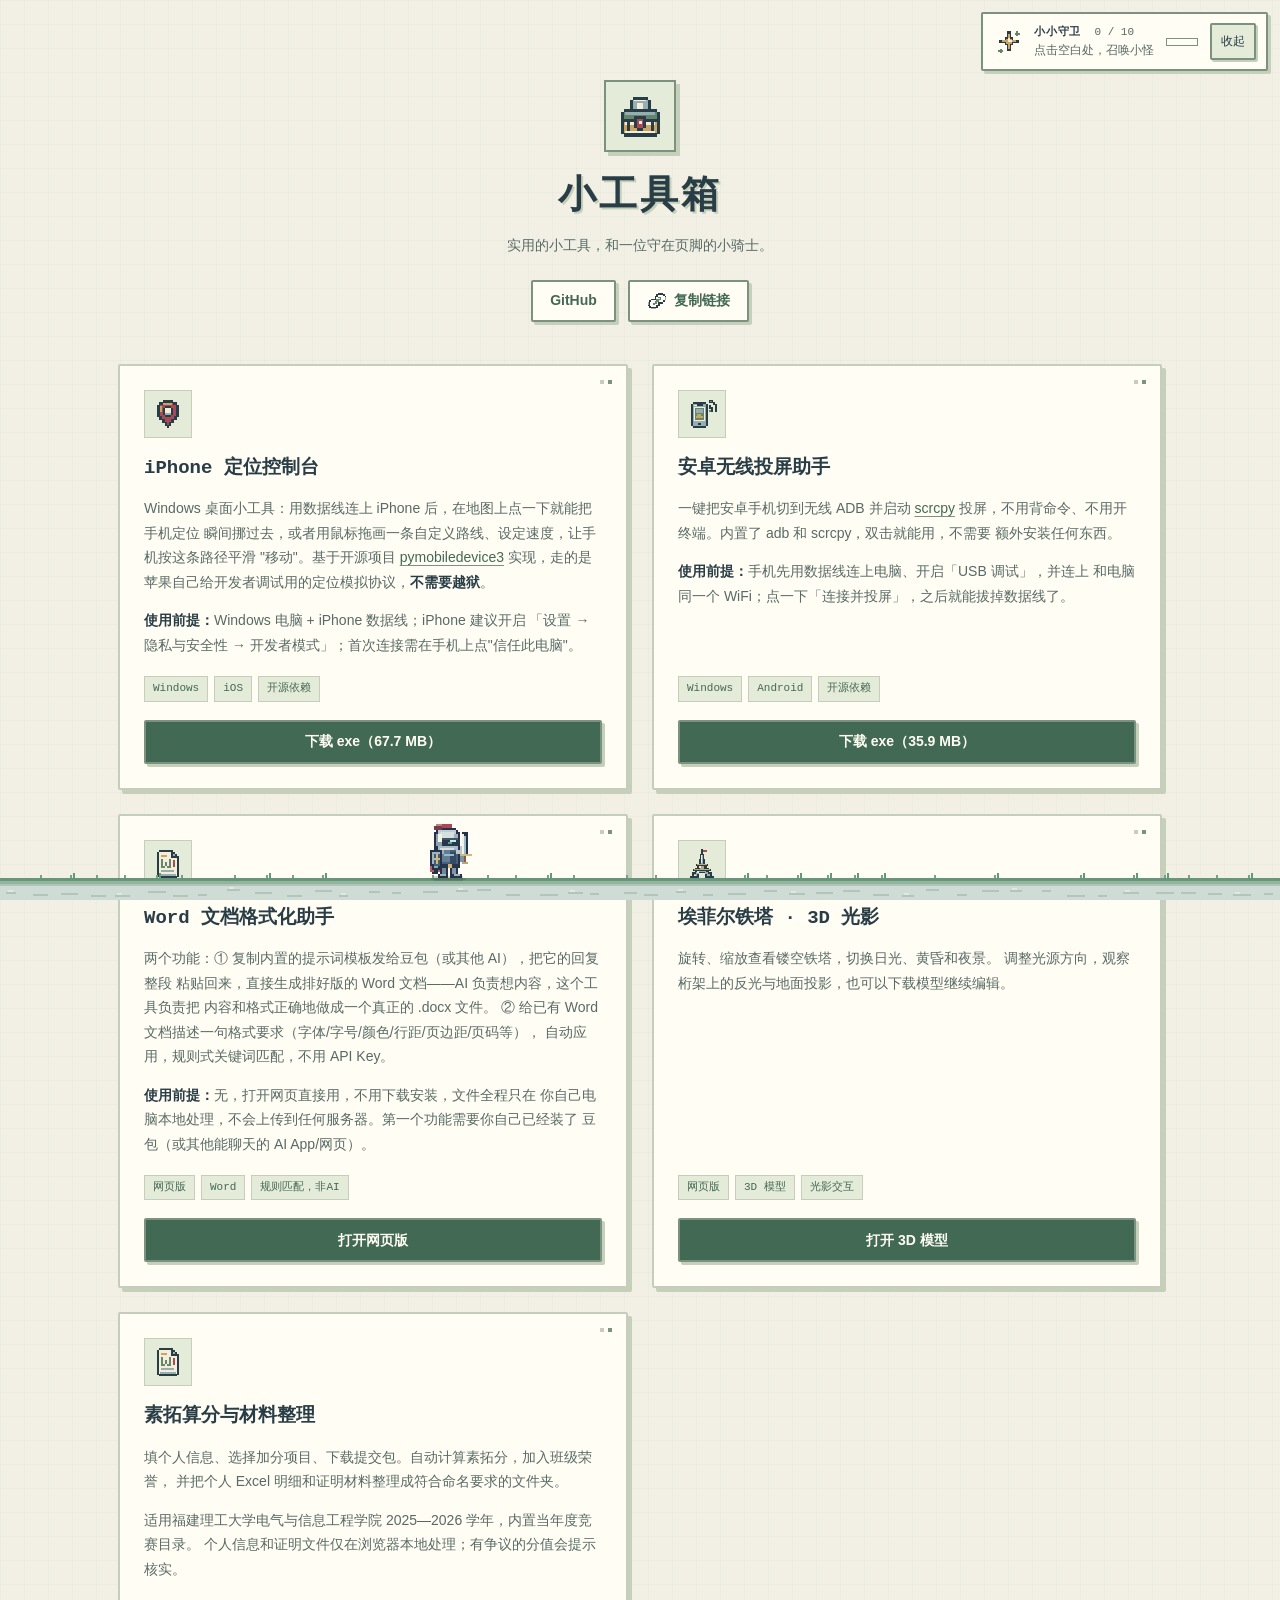
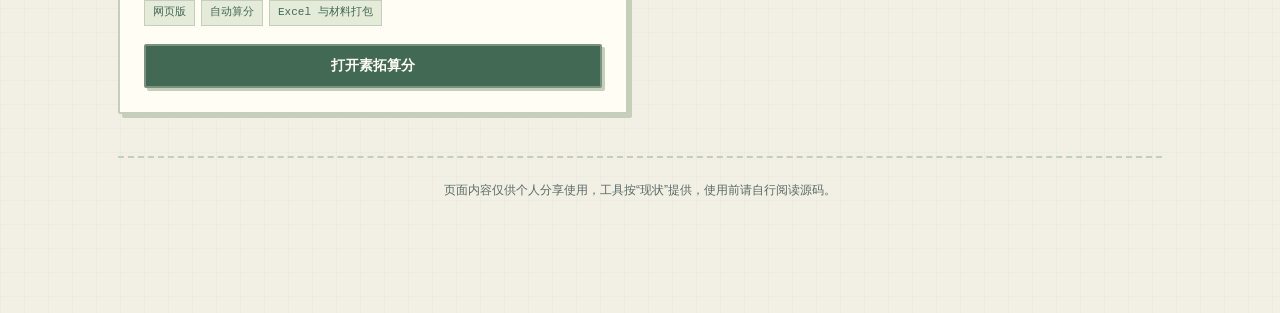
==== commit bcda800c: "Add student development score calculator and submission package tool" ====
--- a/index.html
+++ b/index.html
@@ -109,6 +109,25 @@
       <a class="btn" href="eiffel-tower/">打开 3D 模型</a>
     </article>
 
+    <article class="card">
+      <div class="card-icon" aria-hidden="true"><svg class="pixel-icon" focusable="false"><use href="assets/site/pixel-icons.svg#document"></use></svg></div>
+      <h2>素拓算分与材料整理</h2>
+      <p class="card-desc">
+        填个人信息、选择加分项目、下载提交包。自动计算素拓分，加入班级荣誉，
+        并把个人 Excel 明细和证明材料整理成符合命名要求的文件夹。
+      </p>
+      <p class="card-desc">
+        适用福建理工大学电气与信息工程学院 2025—2026 学年，内置当年度竞赛目录。
+        个人信息和证明文件仅在浏览器本地处理；有争议的分值会提示核实。
+      </p>
+      <div class="card-meta">
+        <span class="tag">网页版</span>
+        <span class="tag">自动算分</span>
+        <span class="tag">Excel 与材料打包</span>
+      </div>
+      <a class="btn" href="sutuo-calculator/">打开素拓算分</a>
+    </article>
+
     <!-- 更多工具卡片按同样的结构往下加 -->
 
   </section>
